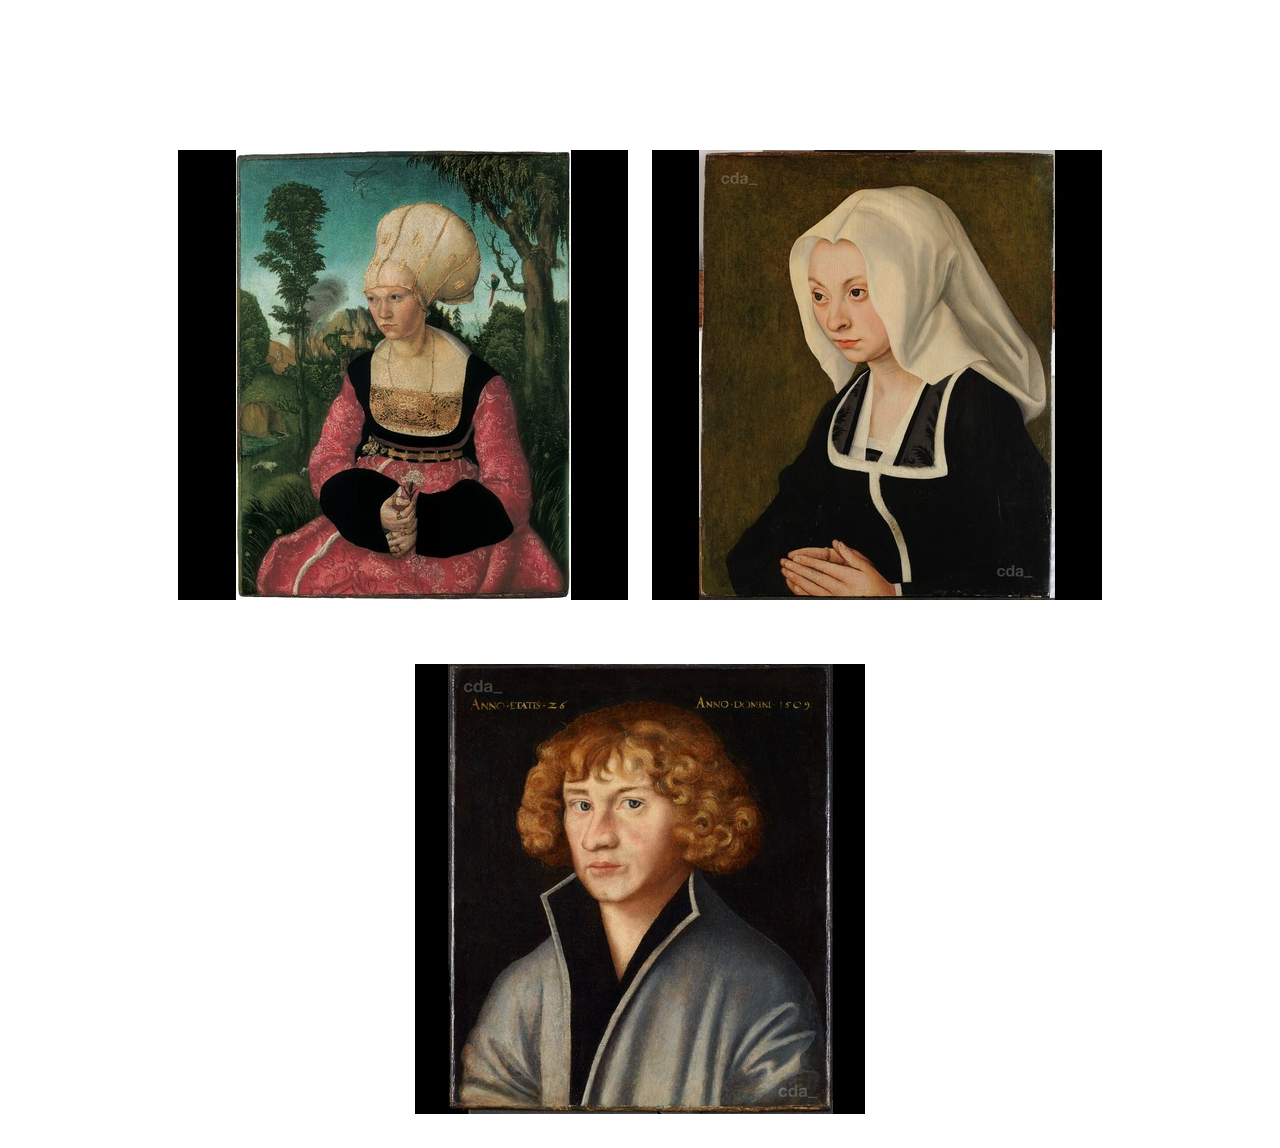
==== poc/fullscreen/index.html @ 3ddcedb0 "add poc fullscreen" ====
<!DOCTYPE html>
<html lang="en">

<head>
    <meta charset="UTF-8">
    <meta http-equiv="X-UA-Compatible" content="IE=edge">
    <meta name="viewport" content="width=device-width, initial-scale=1.0">
    <title>Full Screen</title>
    <link rel="stylesheet" href="style.css">
</head>

<body>
    <div class="img-placeholder"> </div>
    <img class="img-full-screen" src="../assets/Caranch1.jpg" alt="caranch" />
    <img class="img-full-screen" src="../assets/Caranch2.jpg" alt="caranch" />
    <img class="img-full-screen" src="../assets/Caranch3.jpg" alt="caranch" />

    <script>

        $('.img-full-screen').click(function () {

            $('body').addClass('scroll-disabled');


            $('meta[name=viewport]').attr('content', 'width = device-width, initial-scale = 1.00, minimum-scale = 1.00, maximum-scale = 2.00, user-scalable=yes');


            var imagePath = $(this).attr('src');


            $('.img-placeholder').attr('style', 'background-image: url(' + imagePath + ')');


            $('.img-placeholder').fadeIn();

        });

        $('.img-placeholder').click(function () {


            $('body').removeClass('scroll-disabled');


            $('meta[name=viewport]').attr('content', 'width = device-width, initial-scale = 1.00, minimum-scale = 1.00, maximum-scale = 1.00');

            $('.img-placeholder').fadeOut();
        });
    </script>
</body>

</html>
---- poc/fullscreen/style.css ----
* {
    margin: 10px;
    margin-top: 50px;
    text-align: center;
}

.scroll-disabled {
    height: 100%;
    overflow: hidden;
}

.img-full-screen,
.img-placeholder {
    cursor:pointer;
}

.img-placeholder {
    position: fixed;
    top: 0;
    right: 0;
    bottom: 0;
    left: 0;
    display: none;
    background-size: cover;
    background-repeat: no-repeat;
    background-position: center center;
    background-color: #fff;
    z-index: 999;
}
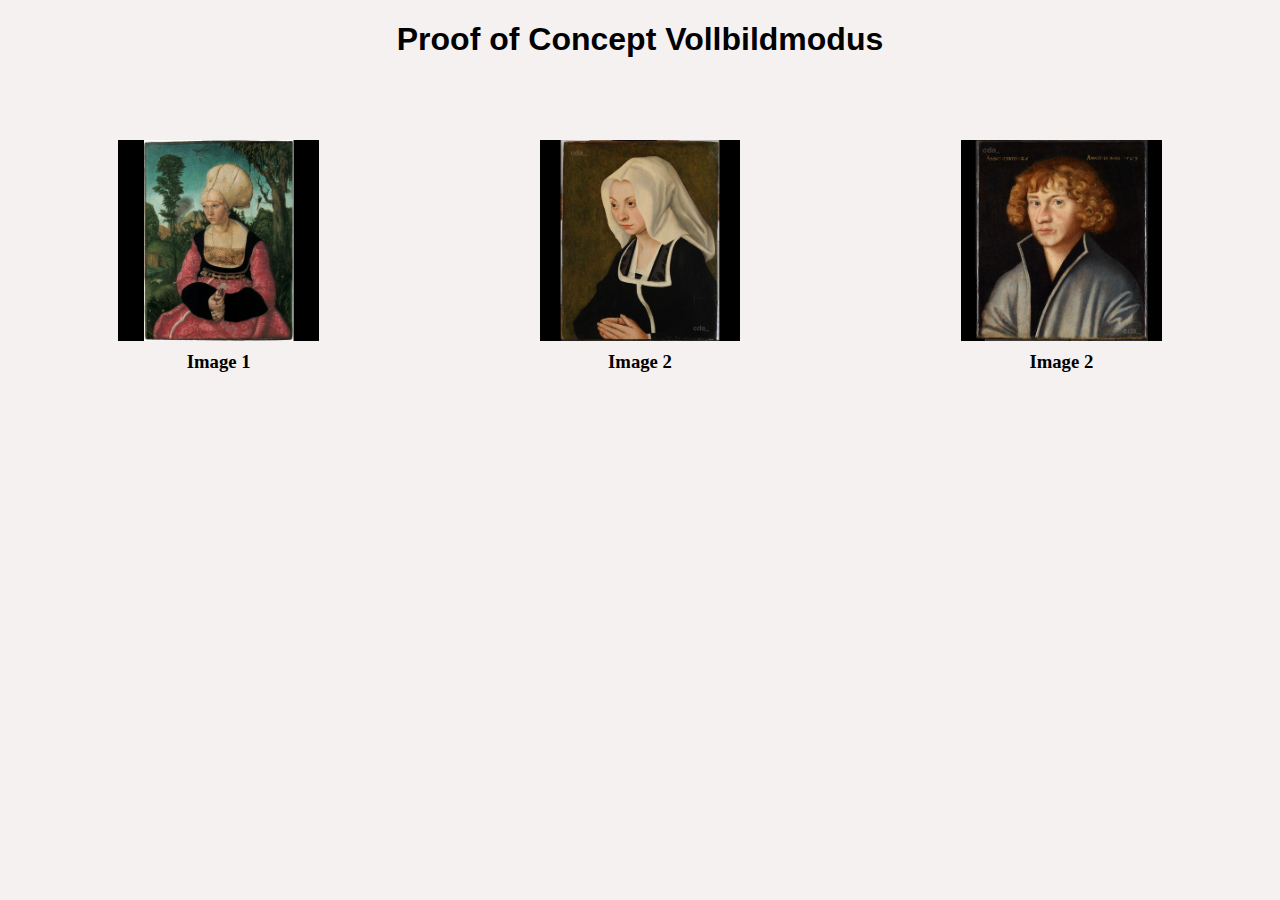
==== commit bde4d766: "update fullscrenn" ====
--- a/poc/fullscreen/index.html
+++ b/poc/fullscreen/index.html
@@ -1,51 +1,39 @@
 <!DOCTYPE html>
 <html lang="en">
-
 <head>
     <meta charset="UTF-8">
     <meta http-equiv="X-UA-Compatible" content="IE=edge">
     <meta name="viewport" content="width=device-width, initial-scale=1.0">
-    <title>Full Screen</title>
-    <link rel="stylesheet" href="style.css">
+    <title>Vollbildmodus</title>
+    <link rel="stylesheet" href="style.css" />
 </head>
+<body>
+    <h1>Proof of Concept Vollbildmodus</h1>
+<ul class="images-list">
+  <li class="image-list-item">
+    <input id="image1" type="checkbox" />
+    <label class="image-wrapper"   for="image1">
+      <img src="../assets/Caranch1.jpg" />
+      <h3>Image 1</h3>
+    </label>
+  </li>
 
-<body>
-    <div class="img-placeholder"> </div>
-    <img class="img-full-screen" src="../assets/Caranch1.jpg" alt="caranch" />
-    <img class="img-full-screen" src="../assets/Caranch2.jpg" alt="caranch" />
-    <img class="img-full-screen" src="../assets/Caranch3.jpg" alt="caranch" />
+  <li class="image-list-item">
+    <input id="image2" type="checkbox" />
+    <label class="image-wrapper"   for="image2">
+      <img src="../assets/Caranch2.jpg" />
+      <h3>Image 2</h3>
+    </label>
+  </li>
 
-    <script>
+  <li class="image-list-item">
+    <input id="image3" type="checkbox" />
+    <label class="image-wrapper"   for="image3">
+      <img src="../assets/Caranch3.jpg" />
+      <h3>Image 2</h3>
+    </label>
+  </li>
 
-        $('.img-full-screen').click(function () {
-
-            $('body').addClass('scroll-disabled');
-
-
-            $('meta[name=viewport]').attr('content', 'width = device-width, initial-scale = 1.00, minimum-scale = 1.00, maximum-scale = 2.00, user-scalable=yes');
-
-
-            var imagePath = $(this).attr('src');
-
-
-            $('.img-placeholder').attr('style', 'background-image: url(' + imagePath + ')');
-
-
-            $('.img-placeholder').fadeIn();
-
-        });
-
-        $('.img-placeholder').click(function () {
-
-
-            $('body').removeClass('scroll-disabled');
-
-
-            $('meta[name=viewport]').attr('content', 'width = device-width, initial-scale = 1.00, minimum-scale = 1.00, maximum-scale = 1.00');
-
-            $('.img-placeholder').fadeOut();
-        });
-    </script>
+</ul>
 </body>
-
 </html>--- a/poc/fullscreen/style.css
+++ b/poc/fullscreen/style.css
@@ -1,29 +1,67 @@
-* {
-    margin: 10px;
+body {
+  background: rgb(245, 241, 241);
+  }
+  
+  h1 {
+    text-align: center;
+    font-family: sans-serif;
+  }
+  
+  .images-list {
+    display: inline-flex;
+    list-style-type: none;
+    flex-direction: row;
+    margin-block-start: 0;
+    margin-block-end: 0;
+    padding-inline-start: 0;
     margin-top: 50px;
-    text-align: center;
+  }
+    
+    .image-list-item {
+      display: inline-block;
+      margin: 10px;
+      position: relative;
+    }      
+input[type="checkbox"] {
+position: absolute;
+clip: rect(0,0,0,0);
 }
-
-.scroll-disabled {
-    height: 100%;
-    overflow: hidden;
-}
-
-.img-full-screen,
-.img-placeholder {
-    cursor:pointer;
-}
-
-.img-placeholder {
-    position: fixed;
-    top: 0;
-    right: 0;
-    bottom: 0;
-    left: 0;
-    display: none;
-    background-size: cover;
-    background-repeat: no-repeat;
-    background-position: center center;
-    background-color: #fff;
-    z-index: 999;
-}+        
+:checked ~ .image-wrapper {
+          position: fixed;
+          top: 0;
+          left: 0;
+          width: 100%;
+          height: 100%;
+          padding: 0;
+          padding-top: 50px;
+          background-color: rgba(0,0,0,0.5);
+          z-index: 100;
+          overflow-x: hidden;
+          overflow-y: auto;
+        }
+          
+          img {
+            width: auto;
+            max-width: 90%;
+            max-height: 90%;
+          }
+      
+      
+      .image-wrapper {
+    
+        cursor: pointer;
+      }
+        img {
+          display: block;
+          width: 50%;
+          margin: auto;
+        }
+        
+        h3 {
+          text-align: center;
+          margin: 0;
+          padding-top: 10px;
+        }
+    
+  